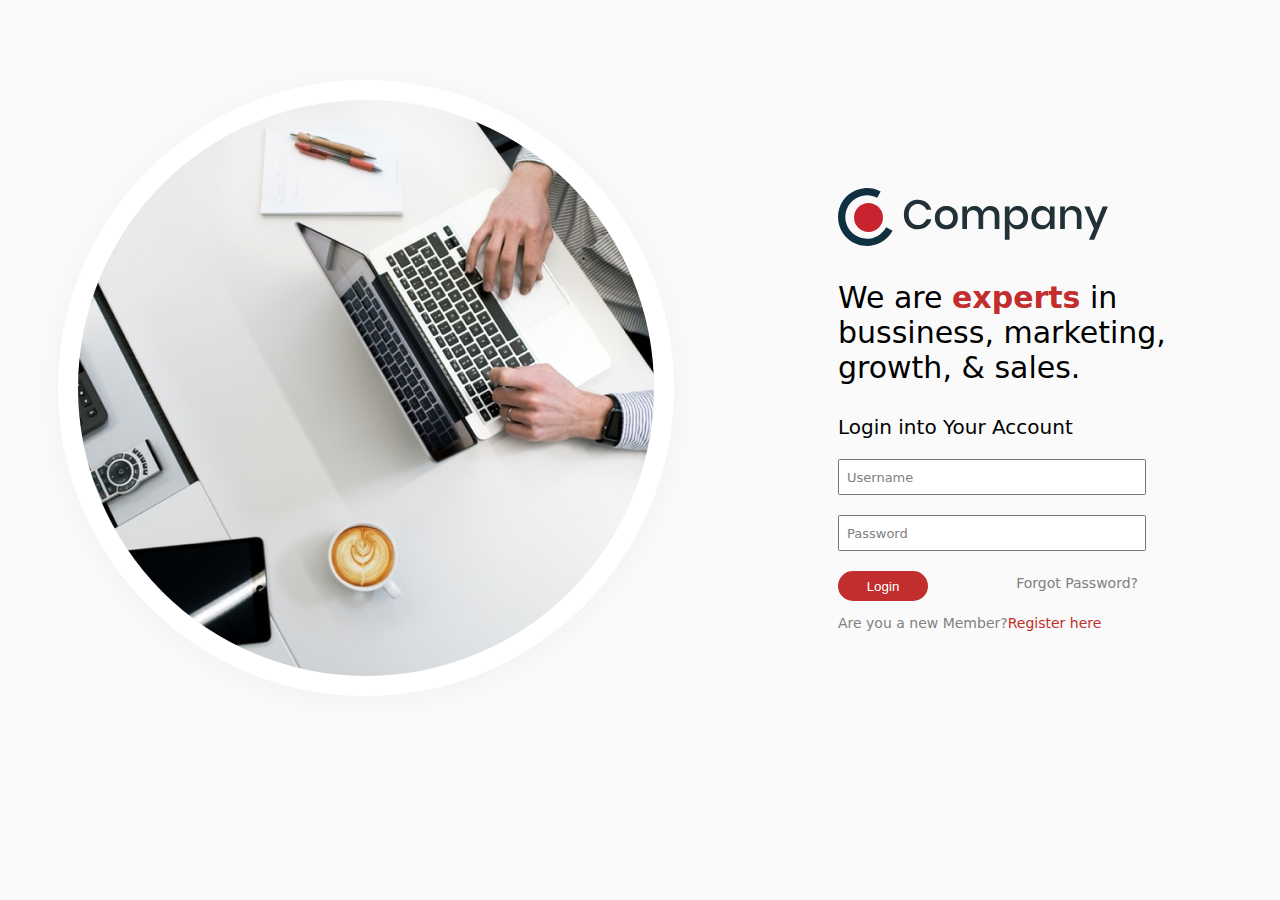
==== index.html @ ad2ec3cb "Initial commit" ====
<!DOCTYPE html>
<html lang="en">

<head>
    <meta charset="UTF-8">
    <meta name="viewport" content="width=device-width, initial-scale=1.0">

    <title>Login/register</title>
    <link rel="stylesheet" href="css\style.css">
    <!--<link rel="stylesheet" href="css\bootstrap.min.css"> -->
</head>

<body>
    <script src="js\custom.js"></script>
    <!-- <script src="js\bootstrap.bundle.min.js"></script> -->
    <div class="main">
        <div id="hero-img">
            <img class="Hero-img" src="images\hero-image.png" alt="Hero-img">
        </div>
        <div class="login">
            <img src="images/logo.svg" alt="Unfortunately Image could not load!!!">
            <p class="title">We are <b style="color: #c22d2d;">experts</b> in bussiness, marketing, growth, & sales.</p>
            <p class="a"> Login into Your Account</p>
            <input type="text" class="username" placeholder="Username">
            <input type="text" class="password" placeholder="Password">
            <div class="button">
                <input type="button" value="Login" />
                <span>Forgot Password?</span>
            </div>
            <div class="register">
                <p style="color: gray;">Are you a new Member?</p>
                <p style="color: #c22d2d;cursor: pointer;">Register here</p>
            </div>
        </div>
    </div>
</body>

</html>
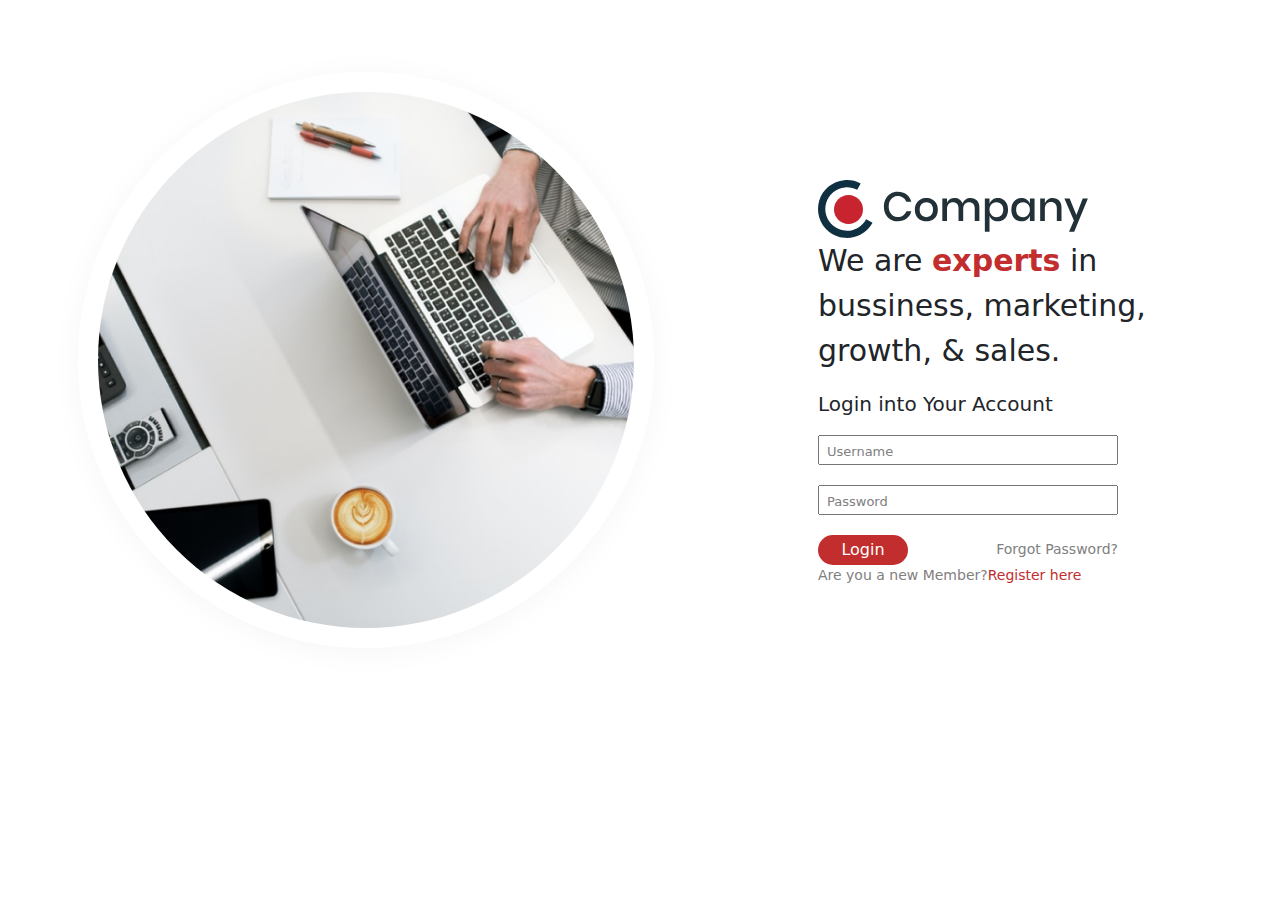
==== commit 266f051d: "Irresponsive dashboard page" ====
--- a/index.html
+++ b/index.html
@@ -3,16 +3,16 @@
 
 <head>
     <meta charset="UTF-8">
-    <meta name="viewport" content="width=device-width, initial-scale=1.0">
+    <meta name="viewport" content="width=device-width, initial-scale=1.0", shrink-to-fit="no">
 
     <title>Login/register</title>
     <link rel="stylesheet" href="css\style.css">
-    <!--<link rel="stylesheet" href="css\bootstrap.min.css"> -->
+    <link rel="stylesheet" href="css\bootstrap.min.css">
 </head>
 
 <body>
     <script src="js\custom.js"></script>
-    <!-- <script src="js\bootstrap.bundle.min.js"></script> -->
+    <script src="js\bootstrap.bundle.min.js"></script>
     <div class="main">
         <div id="hero-img">
             <img class="Hero-img" src="images\hero-image.png" alt="Hero-img">
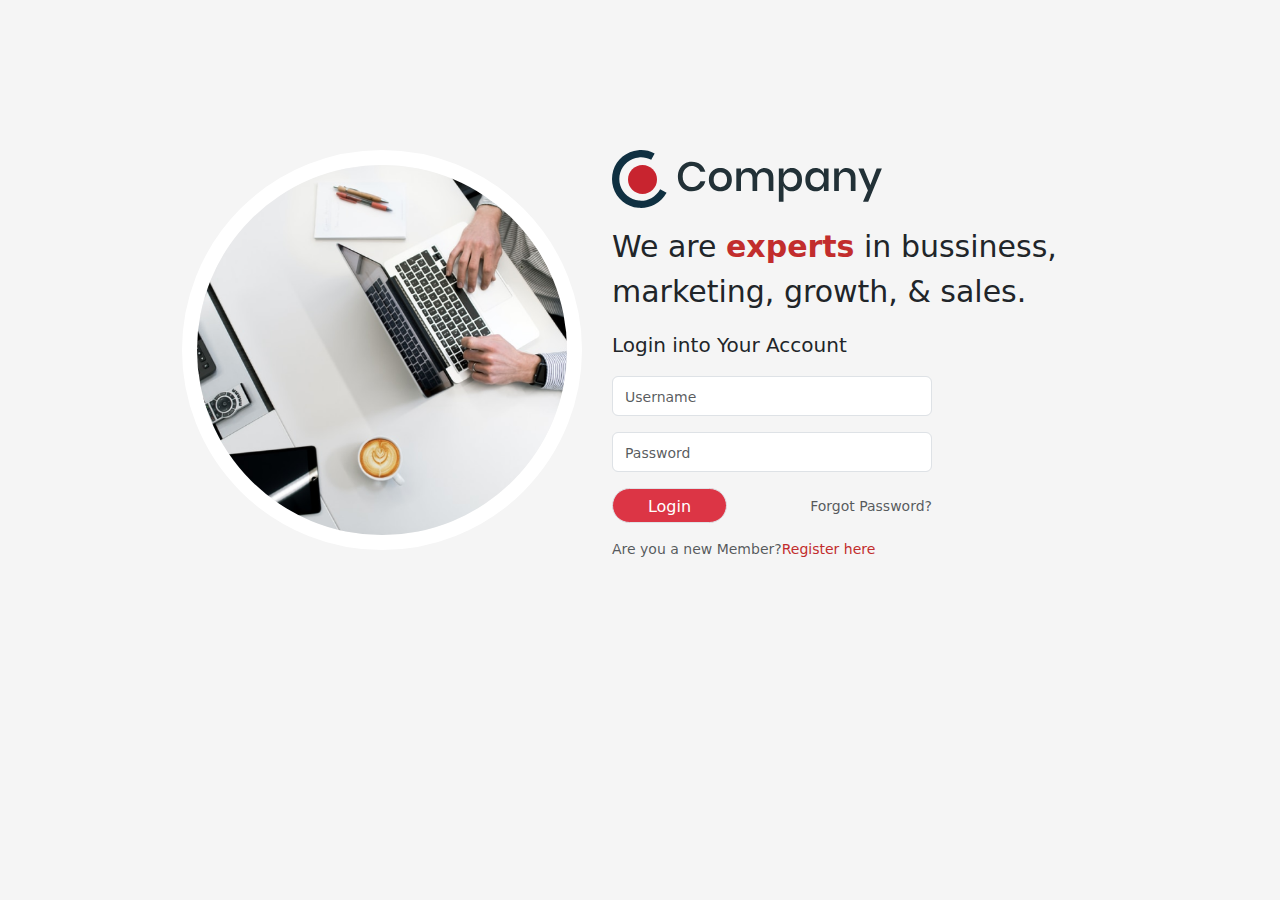
==== commit 70de6294: "Login page and innerpage are responsive now" ====
--- a/index.html
+++ b/index.html
@@ -3,33 +3,34 @@
 
 <head>
     <meta charset="UTF-8">
-    <meta name="viewport" content="width=device-width, initial-scale=1.0", shrink-to-fit="no">
-
-    <title>Login/register</title>
-    <link rel="stylesheet" href="css\style.css">
-    <link rel="stylesheet" href="css\bootstrap.min.css">
+    <meta http-equiv="X-UA-Compatible" content="IE=edge">
+    <meta name="viewport" content="width=device-width, initial-scale=1.0">
+    <title>Login</title>
+    <link rel="stylesheet" href="css/bootstrap.min.css" type="text/css">
+    <link rel="stylesheet" href="css/style.css" type="text/css">
 </head>
 
 <body>
-    <script src="js\custom.js"></script>
-    <script src="js\bootstrap.bundle.min.js"></script>
-    <div class="main">
-        <div id="hero-img">
-            <img class="Hero-img" src="images\hero-image.png" alt="Hero-img">
-        </div>
-        <div class="login">
-            <img src="images/logo.svg" alt="Unfortunately Image could not load!!!">
-            <p class="title">We are <b style="color: #c22d2d;">experts</b> in bussiness, marketing, growth, & sales.</p>
-            <p class="a"> Login into Your Account</p>
-            <input type="text" class="username" placeholder="Username">
-            <input type="text" class="password" placeholder="Password">
-            <div class="button">
-                <input type="button" value="Login" />
-                <span>Forgot Password?</span>
+    <div class="container">
+        <div class="row ">
+            <div class="logo col-lg-4 ">
+                <img src="images/hero-image.png" alt="not load">
             </div>
-            <div class="register">
-                <p style="color: gray;">Are you a new Member?</p>
-                <p style="color: #c22d2d;cursor: pointer;">Register here</p>
+            <div class="login col-lg-5">
+                <img src="images/logo.svg" alt="not load">
+                <p class="title mt-3">We are <b style="color: #c22d2d;">experts</b> in bussiness, marketing, growth, &
+                    sales.</p>
+                <p class="a"> Login into Your Account</p>
+                <input type="text" class="form-control" id="inputUsername" placeholder="Username">
+                <input type="password" class="form-control mt-3" id="inputPassword" placeholder="Password">
+                <div class="button d-flex justify-content-between mt-3">
+                    <button type="button" class="btn btn-danger border rounded-pill">Login</button>
+                    <span class="text-muted pt-2">Forgot Password?</span>
+                </div>
+                <div class="register mt-3">
+                    <span class="text-muted">Are you a new Member?</span><span
+                        style="color: #c22d2d;cursor: pointer;">Register here</span>
+                </div>
             </div>
         </div>
     </div>
--- a/css/style.css
+++ b/css/style.css
@@ -0,0 +1,215 @@
+body {
+    background-color: whitesmoke;
+}
+
+.logo {
+    margin-left: 100px;
+}
+
+.logo img {
+    margin-top: 150px;
+    width: 400px;
+    border-radius: 300px;
+    border: solid 15px white;
+}
+
+.login {
+    margin-left: 50px;
+    margin-top: 150px;
+}
+
+.title {
+    font-size: 30px;
+}
+
+.a {
+    font-size: 20px;
+}
+
+.login input {
+    height: 40px;
+    width: 320px;
+}
+
+.button {
+    width: 320px;
+}
+
+.button button {
+    width: 115px;
+    height: 35px;
+}
+
+.button span {
+    font-size: 14px;
+    cursor: pointer;
+}
+
+.register {
+    font-size: 14px;
+}
+
+::placeholder {
+    font-size: 14px;
+}
+
+@media screen and (max-width:1200px) and (min-width:992px) {
+    .logo img {
+        width: 350px;
+    }
+
+    .title {
+        font-size: 20px;
+    }
+
+    .a {
+        font-size: 15px;
+    }
+
+    .login img {
+        width: 200px;
+    }
+
+    .login input {
+        height: 30px;
+        width: 270px;
+    }
+
+    .button {
+        width: 270px;
+    }
+
+    .button button {
+        width: 70px;
+        height: 35px;
+    }
+
+    .button span {
+        font-size: 12px;
+        cursor: pointer;
+    }
+
+    .register {
+        font-size: 12px;
+    }
+
+    ::placeholder {
+        font-size: 12px;
+    }
+}
+
+@media screen and (max-width:992px) and (min-width:768px) {
+    .logo {
+        margin-top: 30px;
+        margin-left: 115px;
+    }
+
+    .login {
+        margin-left: 180px;
+        margin-top: 26px;
+        width: 450px;
+    }
+
+    .logo img {
+        margin-top: 0px;
+        width: 450px;
+    }
+
+    .title {
+        font-size: 30px;
+    }
+
+    .a {
+        font-size: 22px;
+    }
+
+    .login img {
+        width: 300px;
+    }
+
+    .login input {
+        height: 40px;
+        width: 350px;
+    }
+
+    .button {
+        width: 350px;
+    }
+
+    .button button {
+        width: 90px;
+        height: 40px;
+    }
+
+    .button span {
+        font-size: 16px;
+        cursor: pointer;
+    }
+
+    .register {
+        font-size: 16px;
+    }
+
+    ::placeholder {
+        font-size: 16px;
+    }
+}
+
+@media screen and (max-width:767px) and (min-width:360px) {
+    .logo img {
+        width: 230px;
+        margin-top: 30px;
+        margin-left: 60px;
+    }
+
+    .login img {
+        width: 140px;
+    }
+
+    .logo {
+        margin-top: 0px;
+        margin-left: 0px;
+    }
+
+    .login {
+        margin-left: 80px;
+        margin-top: 10px;
+        width: 250px;
+    }
+
+    .title {
+        font-size: 15px;
+    }
+
+    .a {
+        font-size: 12px;
+    }
+
+    .login input {
+        height: 25px;
+        width: 150px;
+    }
+
+    .button {
+        width: 150px;
+    }
+
+    .button button {
+        width: 45px;
+        height: 20px;
+        font-size: 8px;
+    }
+
+    .button span {
+        font-size: 10px;
+        cursor: pointer;
+    }
+
+    .register {
+        font-size: 10px;
+    }
+
+    ::placeholder {
+        font-size: 10px;
+    }
+}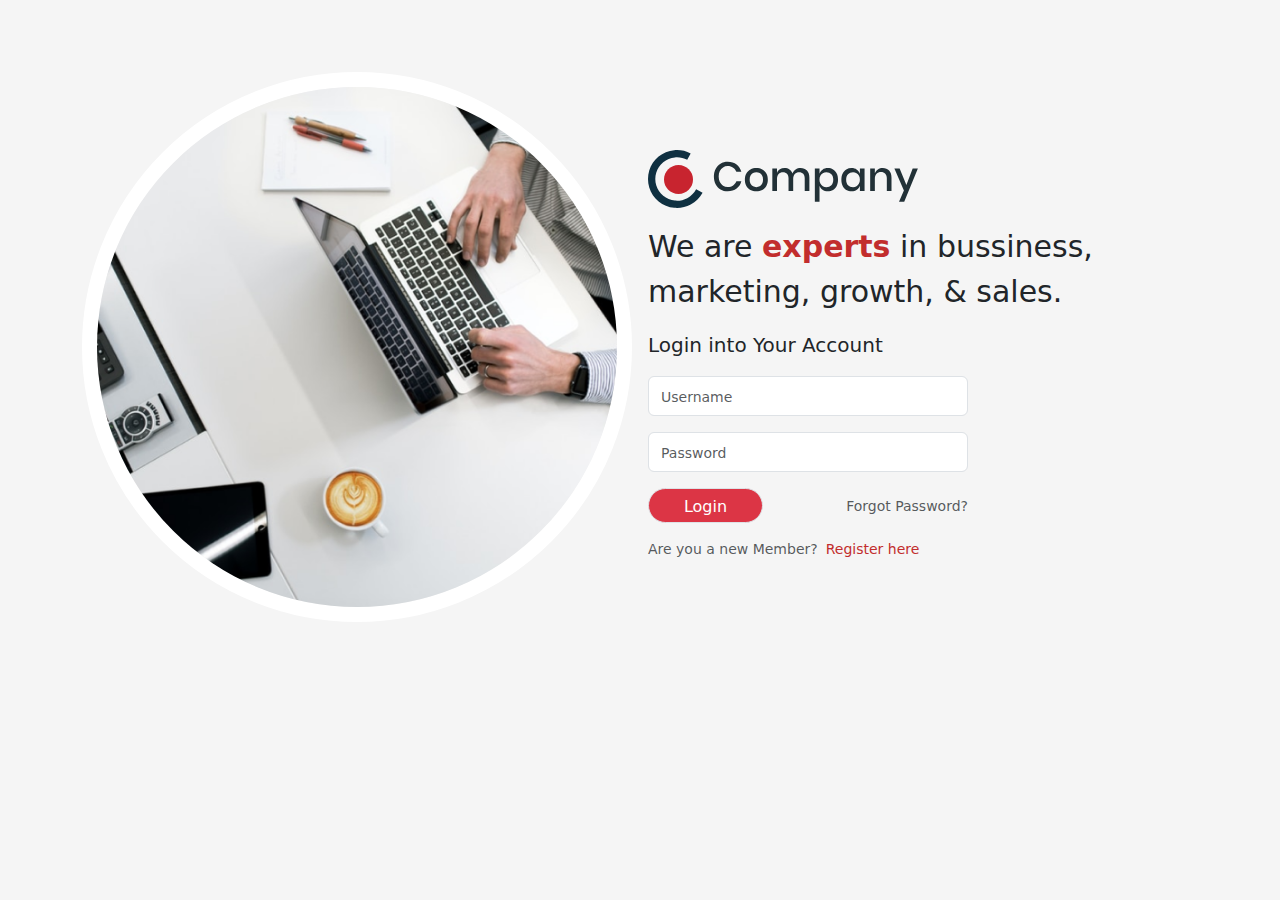
==== commit cc7fe6a9: "Every page is responsive" ====
--- a/index.html
+++ b/index.html
@@ -12,12 +12,12 @@
 
 <body>
     <div class="container">
-        <div class="row ">
-            <div class="logo col-lg-4 ">
-                <img src="images/hero-image.png" alt="not load">
+        <div class="row d-flex justify-content-between">
+            <div class="col-lg-6 pe-2">
+                <img class="hero-img img-fluid"  src="images/hero-image.png" alt="not load">
             </div>
-            <div class="login col-lg-5">
-                <img src="images/logo.svg" alt="not load">
+             <div class=" login col-lg-6 ps-2"> 
+                <img class="img-fluid" src="images/logo.svg" alt="not load">
                 <p class="title mt-3">We are <b style="color: #c22d2d;">experts</b> in bussiness, marketing, growth, &
                     sales.</p>
                 <p class="a"> Login into Your Account</p>
@@ -28,7 +28,7 @@
                     <span class="text-muted pt-2">Forgot Password?</span>
                 </div>
                 <div class="register mt-3">
-                    <span class="text-muted">Are you a new Member?</span><span
+                    <span class="text-muted">Are you a new Member?</span><span class="ps-2"
                         style="color: #c22d2d;cursor: pointer;">Register here</span>
                 </div>
             </div>
--- a/css/style.css
+++ b/css/style.css
@@ -1,215 +1,57 @@
-body {
-    background-color: whitesmoke;
+body{
+    
+    background-color:whitesmoke;
 }
 
-.logo {
-    margin-left: 100px;
-}
-
-.logo img {
-    margin-top: 150px;
-    width: 400px;
+.hero-img{
+    margin-top: 72px;
+    width: 576px;
     border-radius: 300px;
     border: solid 15px white;
 }
-
-.login {
-    margin-left: 50px;
+.login{
+    /* margin-left: 50px; */
     margin-top: 150px;
 }
-
-.title {
+.title{
     font-size: 30px;
+    max-width: 500px;
 }
-
-.a {
+.a{
     font-size: 20px;
 }
-
-.login input {
+.login input{
     height: 40px;
     width: 320px;
 }
-
-.button {
-    width: 320px;
+.button{
+    width:320px ;
 }
-
-.button button {
+.button button{
     width: 115px;
     height: 35px;
 }
-
-.button span {
+.button span{
     font-size: 14px;
     cursor: pointer;
 }
-
-.register {
+.register{
+    font-size:14px ;
+}
+::placeholder{
     font-size: 14px;
 }
 
-::placeholder {
-    font-size: 14px;
-}
-
-@media screen and (max-width:1200px) and (min-width:992px) {
-    .logo img {
-        width: 350px;
-    }
-
-    .title {
-        font-size: 20px;
-    }
-
-    .a {
-        font-size: 15px;
-    }
-
-    .login img {
-        width: 200px;
-    }
-
-    .login input {
-        height: 30px;
-        width: 270px;
-    }
-
-    .button {
-        width: 270px;
-    }
-
-    .button button {
-        width: 70px;
-        height: 35px;
-    }
-
-    .button span {
-        font-size: 12px;
-        cursor: pointer;
-    }
-
-    .register {
-        font-size: 12px;
-    }
-
-    ::placeholder {
-        font-size: 12px;
+@media screen and (max-width:768px)
+{
+    .login {
+        margin-top: 50px;
+        padding-bottom: 10px;
     }
 }
-
-@media screen and (max-width:992px) and (min-width:768px) {
-    .logo {
-        margin-top: 30px;
-        margin-left: 115px;
-    }
-
-    .login {
-        margin-left: 180px;
-        margin-top: 26px;
-        width: 450px;
-    }
-
-    .logo img {
-        margin-top: 0px;
-        width: 450px;
-    }
-
-    .title {
-        font-size: 30px;
-    }
-
-    .a {
-        font-size: 22px;
-    }
-
-    .login img {
-        width: 300px;
-    }
-
-    .login input {
-        height: 40px;
-        width: 350px;
-    }
-
-    .button {
-        width: 350px;
-    }
-
-    .button button {
-        width: 90px;
-        height: 40px;
-    }
-
-    .button span {
-        font-size: 16px;
-        cursor: pointer;
-    }
-
-    .register {
-        font-size: 16px;
-    }
-
-    ::placeholder {
-        font-size: 16px;
+@media screen and (max-width: 570px) {
+    .login{
+        margin-left:10px;
+        padding-bottom: 10px;
     }
 }
-
-@media screen and (max-width:767px) and (min-width:360px) {
-    .logo img {
-        width: 230px;
-        margin-top: 30px;
-        margin-left: 60px;
-    }
-
-    .login img {
-        width: 140px;
-    }
-
-    .logo {
-        margin-top: 0px;
-        margin-left: 0px;
-    }
-
-    .login {
-        margin-left: 80px;
-        margin-top: 10px;
-        width: 250px;
-    }
-
-    .title {
-        font-size: 15px;
-    }
-
-    .a {
-        font-size: 12px;
-    }
-
-    .login input {
-        height: 25px;
-        width: 150px;
-    }
-
-    .button {
-        width: 150px;
-    }
-
-    .button button {
-        width: 45px;
-        height: 20px;
-        font-size: 8px;
-    }
-
-    .button span {
-        font-size: 10px;
-        cursor: pointer;
-    }
-
-    .register {
-        font-size: 10px;
-    }
-
-    ::placeholder {
-        font-size: 10px;
-    }
-}